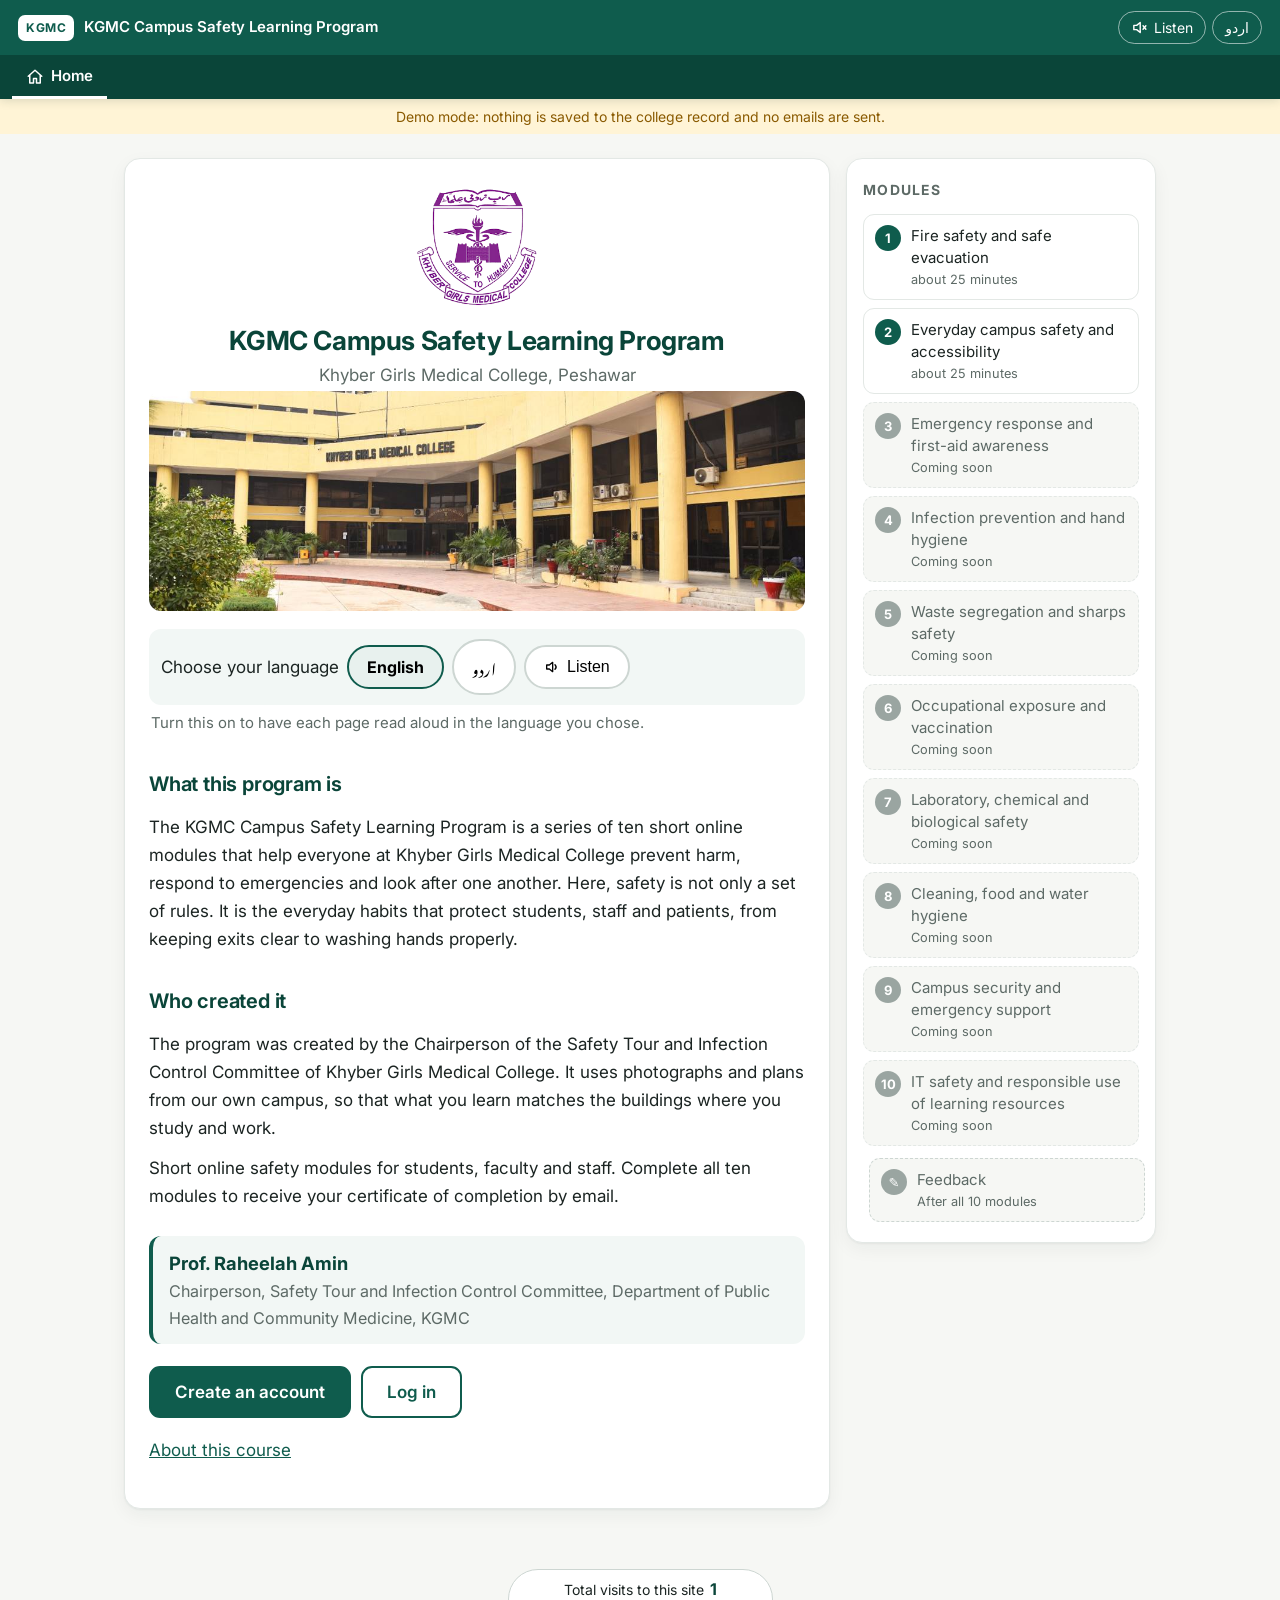
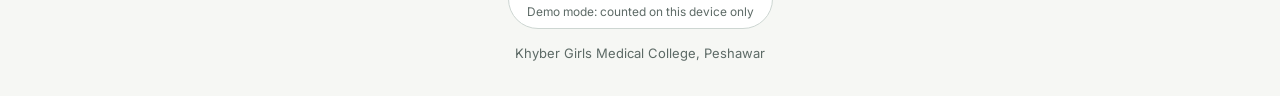
==== index.html @ e17f21a6 "Add the course site: Modules 1 and 2, English and Urdu, demo mode Co-Authored-By: Claude Fable 5.2 <" ====
<!DOCTYPE html>
<html lang="en">
<head>
<meta charset="utf-8">
<meta name="viewport" content="width=device-width, initial-scale=1">
<title>KGMC Campus Safety Learning Program</title>
<link rel="preconnect" href="https://fonts.googleapis.com">
<link href="https://fonts.googleapis.com/css2?family=Inter:wght@400;500;600;700&family=Noto+Nastaliq+Urdu:wght@400;700&display=swap" rel="stylesheet">
<link rel="stylesheet" href="assets/style.css">
</head>
<body>
<div id="app"><p style="padding:2rem;font-family:sans-serif">Loading…</p></div>
<script src="assets/config.js"></script>
<script src="content/modules.js"></script>
<script src="content/intro.js"></script>
<script src="content/module1.js"></script>
<script src="content/module2.js"></script>
<script src="assets/app.js"></script>
</body>
</html>
---- assets/style.css ----
:root {
  --green: #0f5c4d; --green-dark: #0a4539; --green-soft: #e8f1ee; --green-tint: #f2f7f5;
  --red: #b3261e; --red-soft: #fbe9e7; --amber-soft: #fff4d6; --amber: #8a5a00;
  --ink: #1b2422; --muted: #5d6a66; --line: #e3e8e5; --line-strong: #cdd6d2;
  --bg: #f6f7f4; --card: #ffffff;
  --shadow: 0 1px 2px rgba(16, 48, 40, .05), 0 6px 18px rgba(16, 48, 40, .05);
  --ui: Inter, system-ui, -apple-system, "Segoe UI", Roboto, Arial, sans-serif;
}
* { box-sizing: border-box; }
html { -webkit-text-size-adjust: 100%; }
body { margin: 0; background: var(--bg); color: var(--ink); font: 17px/1.65 var(--ui); -webkit-font-smoothing: antialiased; }
html[dir="rtl"] body, [lang="ur"] { font-family: "Noto Nastaliq Urdu", "Jameel Noori Nastaleeq", "Urdu Typesetting", "Noto Naskh Arabic", Tahoma, serif; }
html[dir="rtl"] body { line-height: 2.3; font-size: 16px; }
[lang="en"] { font-family: var(--ui); line-height: 1.65; }

.top { background: var(--green); color: #fff; display: flex; align-items: center; justify-content: space-between; gap: 12px; padding: 11px 18px; }
.topwrap { position: sticky; top: 0; z-index: 5; box-shadow: 0 1px 10px rgba(10, 48, 39, .16); }
.tabs { background: var(--green-dark); display: flex; padding: 0 12px; }
.tab { appearance: none; background: none; border: 0; border-bottom: 3px solid transparent; color: #fff; font: inherit; font-size: 15px; font-weight: 600; display: inline-flex; align-items: center; gap: 7px; padding: 8px 14px 6px; min-height: 44px; cursor: pointer; }
.tab:hover { background: rgba(255,255,255,.12); }
.tab.on { border-bottom-color: #fff; }
.signoff { margin: 26px 0 4px; padding: 12px 16px; background: var(--green-tint); border-radius: 12px; border-inline-start: 4px solid var(--green); display: flex; flex-direction: column; }
.signoff strong { color: var(--green-dark); font-size: 1.08em; }
.signoff span { color: var(--muted); font-size: .95em; }
.brand { display: flex; align-items: center; gap: 10px; min-width: 0; }
.mark { background: #fff; color: var(--green); font: 700 12px/1 var(--ui); letter-spacing: .6px; padding: 7px 8px; border-radius: 7px; flex: none; }
.brand-text { font-weight: 600; font-size: 15px; overflow: hidden; text-overflow: ellipsis; white-space: nowrap; }
.top-actions { display: flex; gap: 6px; flex: none; }
.top .link-btn { color: #fff; border: 1px solid rgba(255,255,255,.55); border-radius: 999px; padding: 4px 12px; text-decoration: none; font-size: 14px; }
.demo { background: var(--amber-soft); color: var(--amber); padding: 6px 16px; font-size: 14px; text-align: center; }

main { max-width: 760px; margin: 0 auto; padding: 24px 14px 56px; }
footer { text-align: center; color: var(--muted); font-size: 13px; padding: 4px 12px 32px; }
.card { background: var(--card); border: 1px solid var(--line); border-radius: 16px; padding: 26px 24px; margin-bottom: 18px; box-shadow: var(--shadow); }
h1 { font-size: 1.55em; line-height: 1.25; margin: .25em 0 .45em; color: var(--green-dark); font-weight: 700; letter-spacing: -.015em; text-wrap: balance; }
h2 { font-size: 1.18em; margin: 1.6em 0 .5em; color: var(--green-dark); font-weight: 650; letter-spacing: -.01em; }
h3 { font-size: 1.04em; margin: 1.1em 0 .4em; font-weight: 650; }
.card > h1:first-child, .card > h2:first-child { margin-top: 0; }
html[dir="rtl"] h1, html[dir="rtl"] h2, html[dir="rtl"] h3 { line-height: 2.1; }
p { margin: .7em 0; }
.sub { color: var(--muted); margin: 0; }
.meta { color: var(--muted); font-size: .88em; margin: .3em 0; }
.hero-img { width: 100%; height: 220px; object-fit: cover; border-radius: 12px; display: block; margin-bottom: 14px; }

.btn { appearance: none; border: 2px solid var(--green); background: var(--green); color: #fff; font: inherit; font-weight: 600; padding: 10px 24px; border-radius: 11px; cursor: pointer; min-height: 48px; transition: background .15s, transform .15s; }
.btn:active { transform: translateY(1px); }
.btn:hover { background: var(--green-dark); }
.btn.ghost { background: transparent; color: var(--green); }
.btn.ghost:hover { background: var(--green-soft); }
.btn.small { padding: 6px 16px; min-height: 40px; flex: none; }
.btn[disabled] { opacity: .6; cursor: default; }
.link-btn { background: none; border: 0; color: var(--green); font: inherit; cursor: pointer; padding: 6px 0; text-decoration: underline; }
.row { display: flex; flex-wrap: wrap; gap: 10px; margin-top: 22px; }
.row.nav { justify-content: space-between; }
:focus-visible { outline: 3px solid #f0a500; outline-offset: 2px; }

.lang-pick { display: flex; align-items: center; flex-wrap: wrap; gap: 8px; margin: 18px 0 6px; padding: 10px 12px; background: var(--green-tint); border-radius: 12px; }
.chip { border: 2px solid var(--line-strong); background: #fff; border-radius: 999px; padding: 6px 18px; font-size: 16px; cursor: pointer; min-height: 44px; }
.chip.on { border-color: var(--green); background: var(--green-soft); font-weight: 700; }

.field { display: block; margin: 14px 0; }
.field > span { display: block; font-weight: 600; margin-bottom: 4px; font-size: .95em; }
input[type="text"], input[type="email"], input[type="password"], select, textarea { width: 100%; font: inherit; padding: 11px 13px; border: 1.5px solid var(--line-strong); border-radius: 10px; background: #fff; color: var(--ink); min-height: 48px; }
input:focus, select:focus, textarea:focus { border-color: var(--green); }
input[dir="ltr"] { text-align: left; font-family: var(--ui); line-height: 1.5; }
.check { display: flex; gap: 12px; align-items: flex-start; margin: 12px 0; cursor: pointer; }
.check input { width: 24px; height: 24px; flex: none; margin-top: .25em; accent-color: var(--green); }

.alert { border-radius: 10px; padding: 10px 14px; margin: 12px 0; }
.alert.err { background: var(--red-soft); color: #7c1a14; border: 1px solid #f1bdb8; }
.alert.info { background: var(--green-soft); color: var(--green-dark); border: 1px solid #b9d8cf; }

.bar { background: #e4eae7; border-radius: 999px; height: 12px; overflow: hidden; }
.bar.thin { height: 8px; margin-top: 8px; }
.bar i { display: block; height: 100%; background: var(--green); border-radius: 999px; min-width: 0; transition: width .3s; }
.cert-box { background: var(--bg); border: 1px dashed var(--line-strong); border-radius: 13px; padding: 6px 18px 12px; margin-top: 18px; }
.cert-box.got { background: var(--green-soft); border-style: solid; border-color: var(--green); }

.mods { list-style: none; margin: 0; padding: 0; }
.mod { display: flex; align-items: center; gap: 14px; padding: 15px 0; border-top: 1px solid var(--line); }
.mod:first-child { border-top: 0; }
.mod-num { width: 36px; height: 36px; border-radius: 50%; background: var(--green-soft); color: var(--green-dark); display: grid; place-items: center; font: 700 15px/1 var(--ui); flex: none; }
.mod.done .mod-num { background: var(--green); color: #fff; }
.mod.soon h3 { color: var(--muted); font-weight: 600; }
.mod.soon .mod-num { background: #edf0ee; color: var(--muted); }
.mod-body { flex: 1; min-width: 0; }
.mod-body h3 { margin: 0; }
.tag { display: inline-block; font-size: .82em; font-weight: 600; padding: 1px 11px; border-radius: 999px; background: #edf0ee; color: var(--muted); }
.tag.done { background: var(--green-soft); color: var(--green-dark); font-weight: 600; }
.tag.doing { background: var(--amber-soft); color: var(--amber); }

.list { padding-inline-start: 1.4em; margin: .6em 0; }
.list li { margin: .45em 0; }
.callout { border-radius: 12px; padding: 14px 18px; margin: 18px 0; border-inline-start: 5px solid; }
.callout.key { background: var(--green-soft); border-color: var(--green); font-weight: 700; font-size: 1.05em; }
.callout.warn { background: var(--red-soft); border-color: var(--red); }
.callout.note { background: #eef1f6; border-color: #56688c; }
.callout.think { background: var(--amber-soft); border-color: #d9a300; font-weight: 600; }
.callout.contacts { background: #fff; border: 2px solid var(--red); border-inline-start-width: 5px; }
.callout.contacts h3 { margin-top: 0; color: var(--red); }
figure { margin: 20px 0; }
figure img, figure video { width: 100%; max-height: 520px; object-fit: contain; background: var(--bg); border-radius: 12px; display: block; }
figure audio { width: 100%; }
figcaption { color: var(--muted); font-size: .9em; margin-top: 6px; }
.table-wrap { overflow-x: auto; margin: 14px 0; }
table { border-collapse: collapse; width: 100%; }
th, td { border: 1px solid var(--line); padding: 8px 10px; text-align: start; vertical-align: top; }
th { background: var(--green-soft); }
@media (max-width: 560px) {
  table, tbody, tr, td { display: block; width: 100%; }
  thead { display: none; }
  tr { border: 1px solid var(--line); border-radius: 10px; margin-bottom: 10px; overflow: hidden; }
  td { border: 0; border-top: 1px solid var(--line); }
  td:first-child { border-top: 0; background: var(--green-soft); font-weight: 600; }
  td::before { content: attr(data-label); display: block; font-size: .78em; color: var(--muted); font-weight: 400; }
}
.scenario { border: 1px solid var(--line); border-radius: 13px; padding: 6px 18px 14px; margin: 18px 0; background: var(--green-tint); }
details summary { cursor: pointer; color: var(--green); font-weight: 600; padding: 8px 0; }
details[open] { background: var(--green-soft); border-radius: 10px; padding: 0 12px 6px; }
.checklist { margin: 8px 0; }

fieldset { border: 1px solid var(--line); border-radius: 13px; padding: 10px 16px 14px; margin: 18px 0; min-width: 0; }
legend { font-weight: 600; padding: 0 6px; }
.opt { display: flex; gap: 12px; align-items: flex-start; padding: 8px 6px; border-radius: 8px; cursor: pointer; }
.opt:hover { background: var(--green-tint); }
.opt input { width: 22px; height: 22px; flex: none; margin-top: .3em; accent-color: var(--green); }
.q.ok { border-color: var(--green); }
.q.bad { border-color: var(--red); background: #fffafa; }
.fb { margin: 6px 6px 0; font-size: .95em; }
.q.ok .fb strong { color: var(--green); } .q.bad .fb strong { color: var(--red); }
.result { border-radius: 12px; padding: 10px 16px; margin: 12px 0; }
.result.pass { background: var(--green-soft); border: 2px solid var(--green); }
.result.fail { background: var(--red-soft); border: 2px solid var(--red); }
.score { font-weight: 700; font-size: 1.1em; }
.rate-row { display: flex; gap: 8px; direction: ltr; }
.rate-row label { flex: 1; }
.rate-row input { position: absolute; opacity: 0; }
.rate-row span { display: grid; place-items: center; height: 46px; border: 2px solid var(--line-strong); border-radius: 10px; font: 700 17px/1 var(--ui); cursor: pointer; }
.rate-row input:checked + span { background: var(--green); border-color: var(--green); color: #fff; }
.rate-row input:focus-visible + span { outline: 3px solid #f0a500; }

.cert { border: 6px double var(--green); padding: 5px; margin-top: 12px; background: #fff; }
.cert-inner { border: 2px solid #d9ae3c; padding: 20px 14px 14px; text-align: center; }
.cert h2 { font-size: 1.5em; color: var(--green-dark); margin: .3em 0; }
.cert-college { font-weight: 700; letter-spacing: .5px; text-transform: uppercase; font-size: .9em; }
.cert-name { font-size: 1.5em; font-weight: 700; border-bottom: 1px solid var(--ink); display: inline-block; padding: 0 20px 2px; margin: .2em 0; }
.cert-meta, .cert-note { font-size: .82em; color: var(--muted); }
.cert-sign { display: flex; justify-content: space-around; align-items: flex-start; gap: 8px; margin: 18px 0 12px; font-size: .85em; padding-top: 56px; }
.cert-sign span { display: block; border-top: 1px solid var(--ink); width: 150px; margin: 0 auto 6px; }
.cert-sign div { flex: 1; min-width: 0; }
.cert-sign span { width: 100%; max-width: 150px; }
figcaption.cmd { color: var(--ink); font-weight: 700; font-size: 1.08em; text-align: center; margin-top: 8px; }

.logo { display: block; width: 136px; max-width: 42%; height: auto; margin: 2px auto 14px; }
.home-title { text-align: center; }
h1.home-title { margin-bottom: .15em; }
.card.hero .sub.home-title { margin-bottom: 2px; }

main.wide { max-width: 1060px; }
.home-layout { display: grid; grid-template-columns: minmax(0, 1fr) 310px; gap: 16px; align-items: start; }
.home-layout > .card { margin-bottom: 0; }
.side { position: sticky; top: 118px; padding: 20px 16px; }
.side h2 { margin: 0 0 12px; font-size: .82em; font-weight: 700; letter-spacing: .09em; text-transform: uppercase; color: var(--muted); }
.side-list { list-style: none; margin: 0 0 12px; padding: 0; display: grid; gap: 8px; }
.side-item { display: flex; align-items: flex-start; gap: 10px; width: 100%; text-align: start; background: #fff; color: var(--ink); border: 1px solid var(--line); border-radius: 11px; padding: 10px 11px; font: inherit; font-size: 15px; line-height: 1.45; transition: background .15s, border-color .15s; }
button.side-item { cursor: pointer; }
button.side-item:hover, button.side-item:focus-visible { background: var(--green-soft); border-color: var(--green); }
.side-item .n { flex: none; width: 26px; height: 26px; border-radius: 50%; background: var(--green); color: #fff; font: 700 13px/26px var(--ui); text-align: center; }
.side-item .t { display: flex; flex-direction: column; min-width: 0; }
.side-item small { color: var(--muted); font-size: .85em; margin-top: 2px; }
.side li.soon .side-item { background: var(--bg); color: var(--muted); border-style: dashed; }
.side li.soon .n { background: #9aa5a1; }
.side li.done .n { background: #2e7d32; }
.side-item.fb { border: 2px solid var(--green); }
.side-item.fb .n { background: var(--green-dark); }
@media (max-width: 860px) {
  .home-layout { grid-template-columns: 1fr; }
  .side { position: static; }
}

.side-item.fb.locked { border: 1px dashed var(--line-strong); background: var(--bg); color: var(--muted); }
.side-item.fb.locked .n { background: #9aa5a1; }

/* ---------- listening ---------- */
.say-toggle { display: inline-flex; align-items: center; gap: 6px; text-decoration: none; }
.say-toggle.on { background: rgba(255,255,255,.18); }
.chip.say { display: inline-flex; align-items: center; gap: 7px; }
.chip.say.on { border-color: var(--green); background: var(--green-soft); font-weight: 700; }
.chip.small { min-height: 38px; padding: 4px 14px; font-size: 14px; }
.listen-hint { margin: 2px 2px 0; }
.listen {
  display: flex; flex-wrap: wrap; align-items: center; gap: 10px 12px;
  background: var(--green-tint); border: 1px solid var(--line); border-radius: 12px;
  padding: 12px 14px; margin: 14px 0 4px;
}
.listen.on { border-color: var(--green); background: var(--green-soft); }
.listen.plain { display: block; color: var(--muted); font-size: .92em; }
.listen-label { font-weight: 650; color: var(--green-dark); }
.listen-btns { display: flex; gap: 8px; flex-wrap: wrap; }
.listen-status { color: var(--muted); font-size: .9em; flex: 1 1 140px; min-width: 0; }
.listen-warn { flex: 1 1 100%; margin: 2px 0 0; color: var(--amber); font-size: .9em; }
.listen audio { flex: 1 1 220px; min-width: 0; }
.saying { background: #fff3c4; box-shadow: 0 0 0 4px #fff3c4; border-radius: 3px; }
@media (prefers-reduced-motion: reduce) { .saying { scroll-behavior: auto; } }
.cert-logo { height: 88px; width: auto; display: block; margin: 0 auto 8px; }
.cert-divider { width: 78%; max-width: 380px; display: block; margin: 0 auto 6px; }
.cert-seal { width: 28%; max-width: 130px; flex: none; margin-top: -56px; }
.cert-name { color: var(--green-dark); }
.visits { margin: 0 auto 14px; display: table; background: var(--card); border: 1px solid var(--line-strong); border-radius: 999px; padding: 6px 18px; color: var(--ink); font-size: 14px; }
.visits strong { color: var(--green-dark); font-size: 1.15em; margin-inline-start: 6px; }
.visits small { display: block; color: var(--muted); font-size: .85em; }
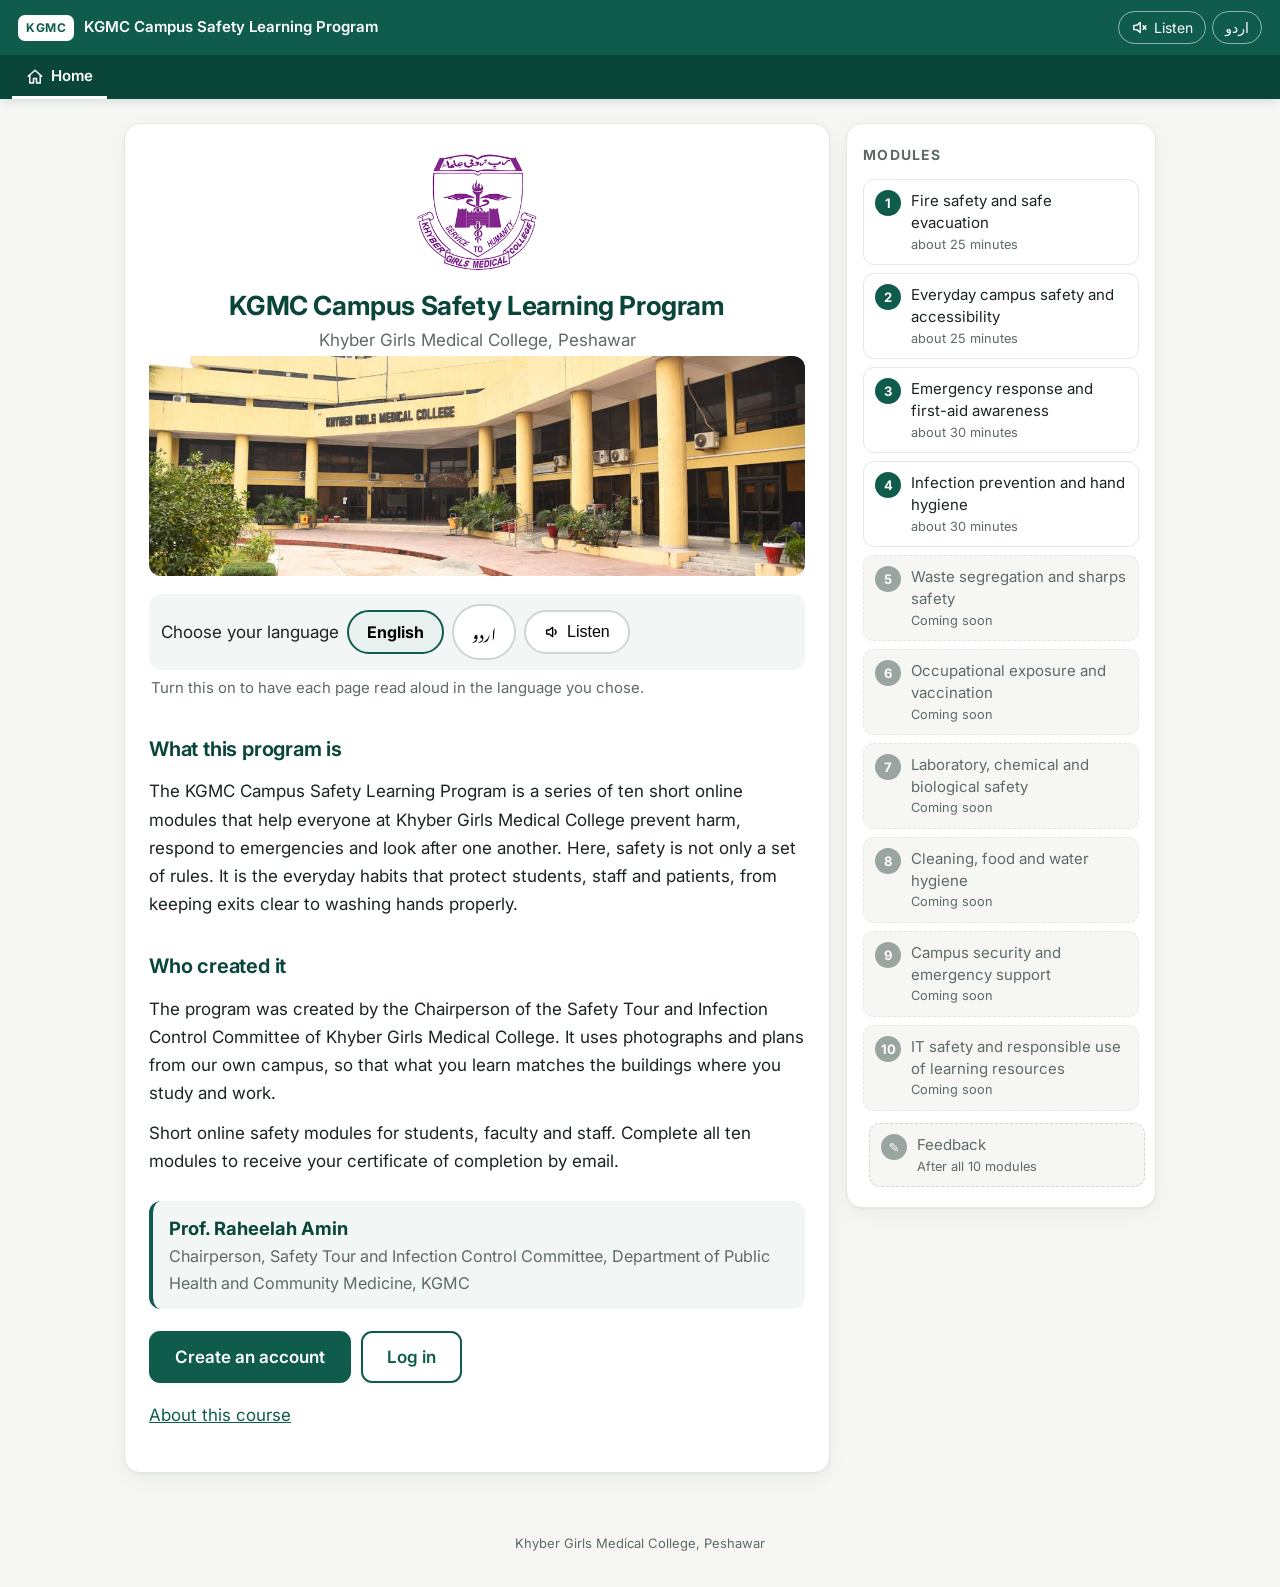
==== commit d92abf1d: "Add Modules 3 and 4 (first aid; infection prevention), English and Urdu Co-Authored-By: Claude Fable" ====
--- a/index.html
+++ b/index.html
@@ -15,6 +15,8 @@
 <script src="content/intro.js"></script>
 <script src="content/module1.js"></script>
 <script src="content/module2.js"></script>
+<script src="content/module3.js"></script>
+<script src="content/module4.js"></script>
 <script src="assets/app.js"></script>
 </body>
 </html>
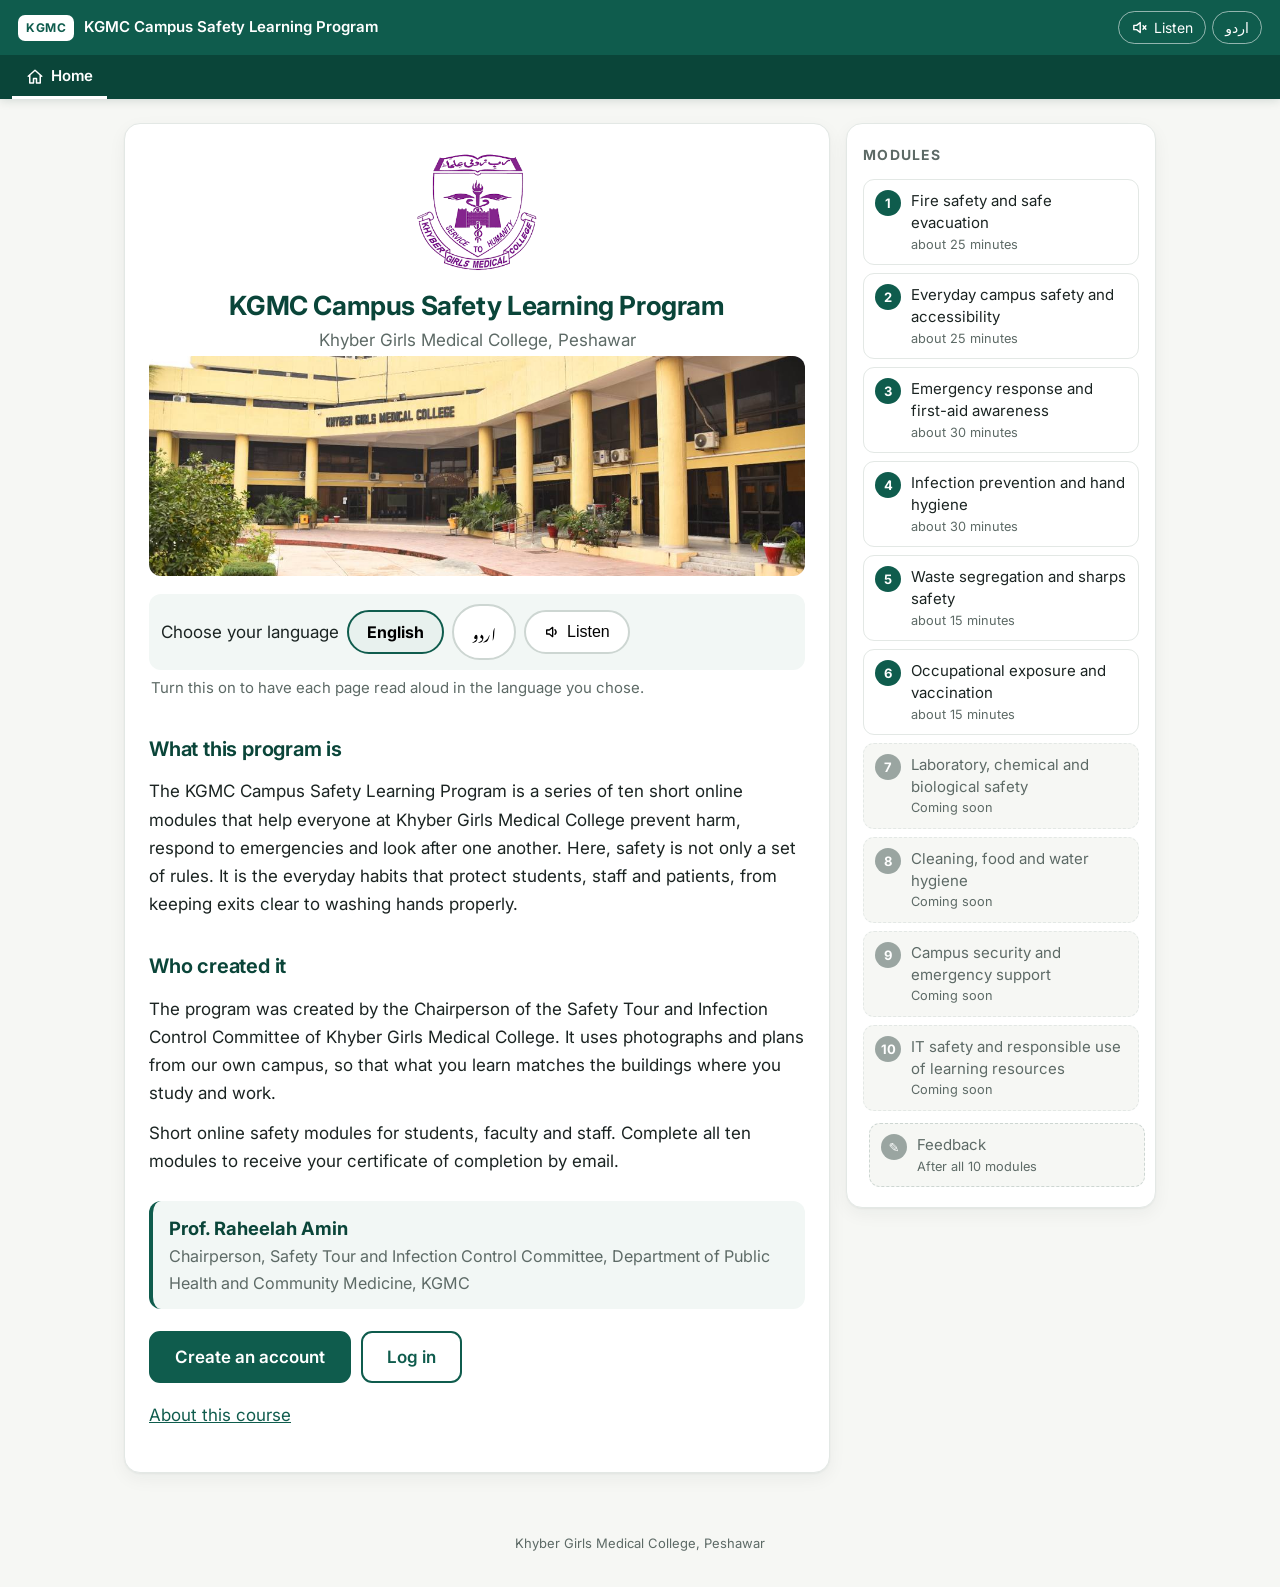
==== commit 366b4739: "Add Modules 5 and 6 Co-Authored-By: Claude Fable 5.2 <noreply@anthropic.com> Claude-Session: https:/" ====
--- a/index.html
+++ b/index.html
@@ -17,6 +17,8 @@
 <script src="content/module2.js"></script>
 <script src="content/module3.js"></script>
 <script src="content/module4.js"></script>
+<script src="content/module5.js"></script>
+<script src="content/module6.js"></script>
 <script src="assets/app.js"></script>
 </body>
 </html>
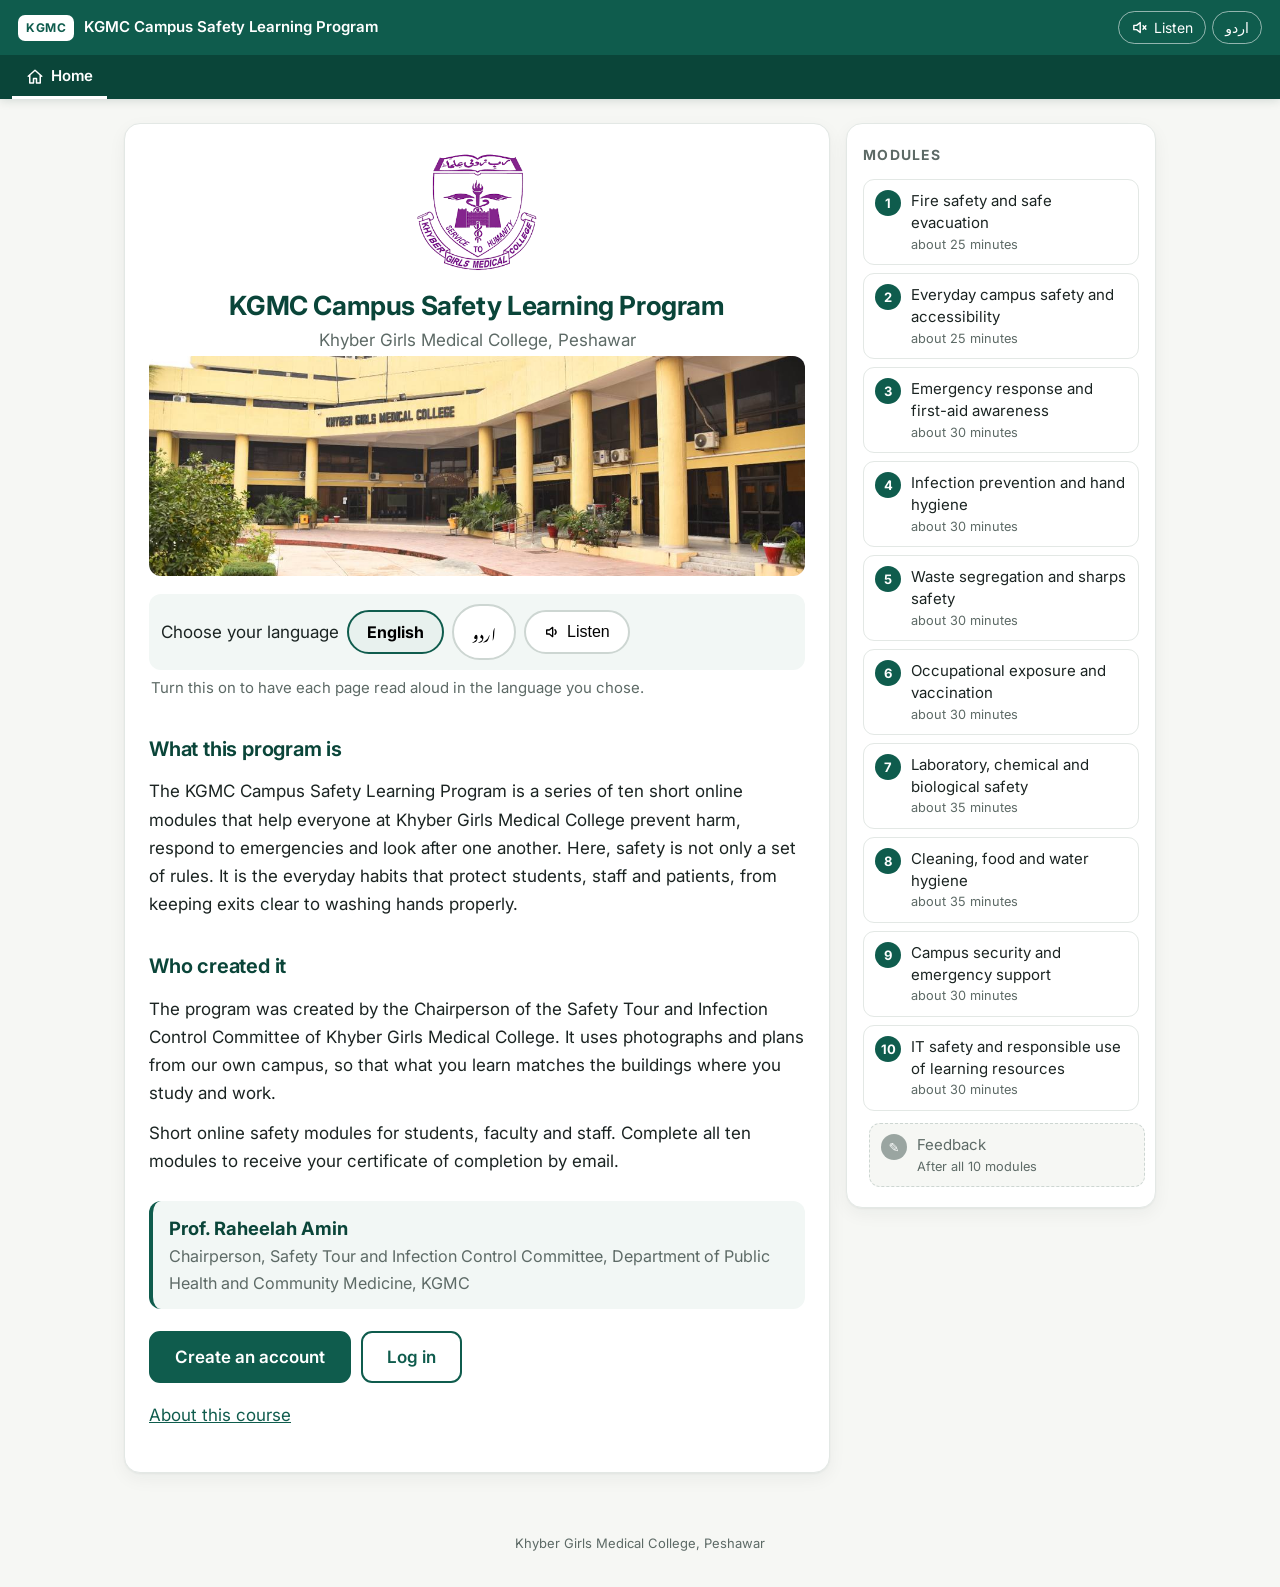
==== commit 74675cc6: "Add Modules 7 to 10 Co-Authored-By: Claude Fable 5.2 <noreply@anthropic.com> Claude-Session: https:/" ====
--- a/index.html
+++ b/index.html
@@ -19,6 +19,10 @@
 <script src="content/module4.js"></script>
 <script src="content/module5.js"></script>
 <script src="content/module6.js"></script>
+<script src="content/module7.js"></script>
+<script src="content/module8.js"></script>
+<script src="content/module9.js"></script>
+<script src="content/module10.js"></script>
 <script src="assets/app.js"></script>
 </body>
 </html>
